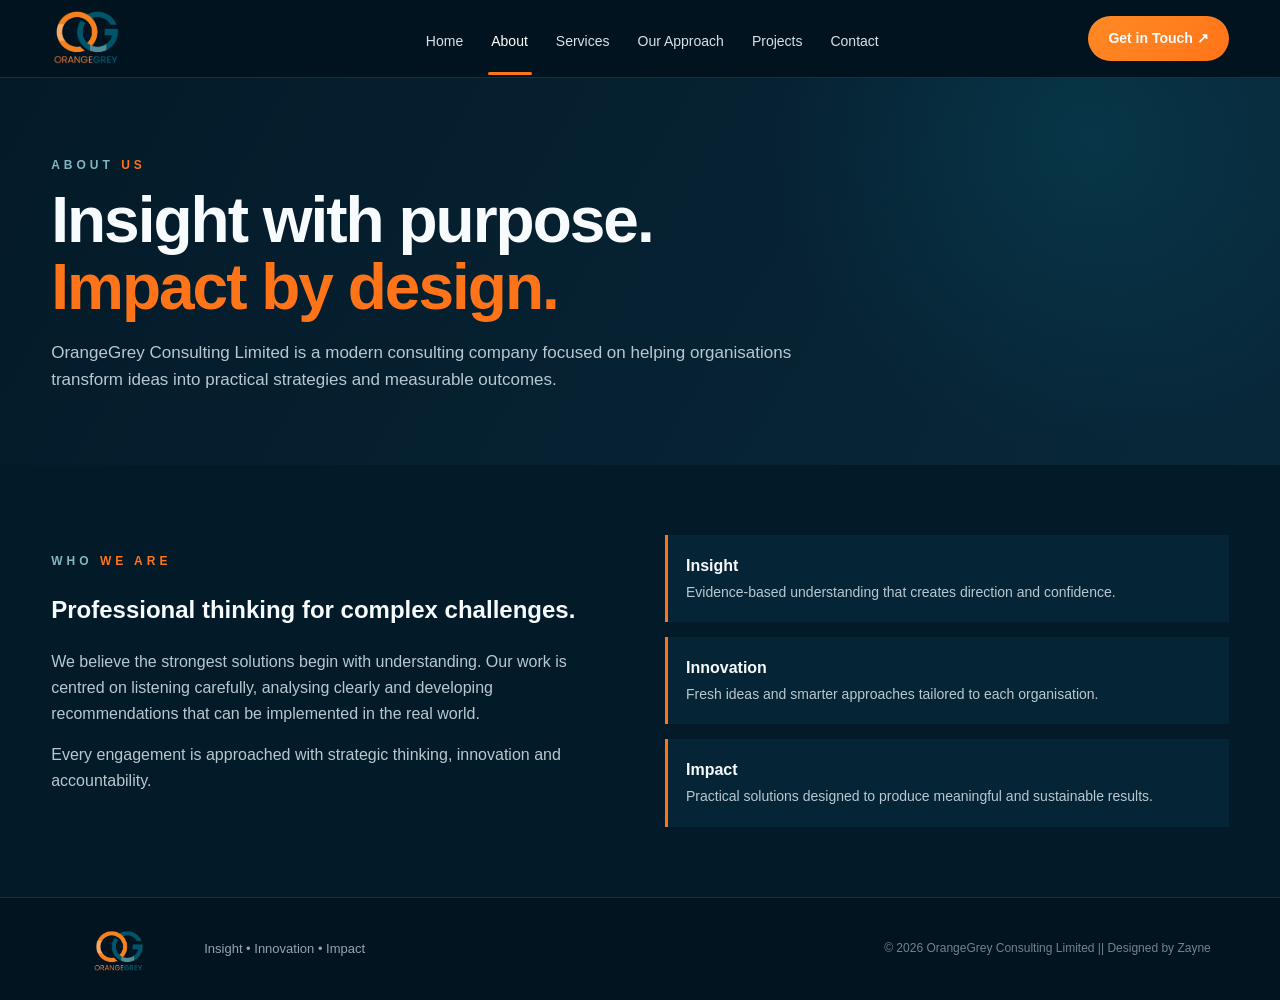
==== about.html @ 0f571530 "Add files via upload" ====
<!DOCTYPE html>
<html lang="en">
    
<head>
    <meta charset="UTF-8">
    <meta name="viewport" content="width=device-width, initial-scale=1.0">
    <title>About | OrangeGrey Consulting</title>
    <link rel="stylesheet" href="css/style.css">
</head>

<body>
<header class="header">
    <div class="container nav">
        <a class="brand" href="index.html">
            <img src="assets/logo.png" alt="OrangeGrey Consulting Limited">
        </a>
        <nav class="nav-links" id="navLinks">
            <a class="" href="index.html">Home</a>
            <a class="active" href="about.html">About</a>
            <a class="" href="services.html">Services</a>
            <a class="" href="approach.html">Our Approach</a>
            <a class="" href="projects.html">Projects</a>
            <a class="" href="contact.html">Contact</a>
        </nav>
        <a class="nav-cta" href="contact.html">Get in Touch ↗</a>
        <button class="menu-btn" id="menuBtn" aria-label="Menu" aria-expanded="false">☰</button>
    </div>
</header>

<main>
    <section class="page-hero">
        <div class="container reveal">
            <div class="eyebrow">ABOUT <b>US</b></div>
            <h1>Insight with purpose.<br><span>Impact by design.</span></h1>
            <p>OrangeGrey Consulting Limited is a modern consulting company focused on helping organisations transform ideas into practical strategies and measurable outcomes.</p>
        </div>
    </section>
    <section class="section">
        <div class="container about-grid">
            <div class="copy reveal">
                <div class="mini-title">WHO <b>WE ARE</b></div>
                <h2>Professional thinking for complex challenges.</h2>
                <p>We believe the strongest solutions begin with understanding. Our work is centred on listening carefully, analysing clearly and developing recommendations that can be implemented in the real world.</p>
                <p>Every engagement is approached with strategic thinking, innovation and accountability.</p>
            </div>
            <div class="feature-list reveal">
                <div class="feature"><strong>Insight</strong>
                    <span>Evidence-based understanding that creates direction and confidence.</span>
                </div>
                <div class="feature"><strong>Innovation</strong><span>Fresh ideas and smarter approaches tailored to each organisation.</span></div>
                <div class="feature"><strong>Impact</strong><span>Practical solutions designed to produce meaningful and sustainable results.</span></div>
            </div>
        </div>
    </section>
</main>

<footer>
    <div class="container footer-inner">
        <img src="assets/logo.png" alt="OrangeGrey Consulting Limited">
        <p>Insight • Innovation • Impact</p><span>© <span id="year"></span> OrangeGrey Consulting Limited || Designed by <a href="https://wa.me/260962449126">Zayne</span>
    </div>
</footer>

<script src="js/script.js"></script>

</body>
</html>
---- css/style.css ----
:root{--navy:#031a29;--navy2:#06283a;--teal:#075f72;--orange:#ff7418;--orange2:#ff8a25;--white:#f7fbfd;--muted:#b8c8d1;--line:rgba(121,181,198,.18);--max:1400px}
*{box-sizing:border-box}html{scroll-behavior:smooth}body{margin:0;background:var(--navy);color:var(--white);font-family:Arial,Helvetica,sans-serif;line-height:1.6}a{text-decoration:none;color:inherit}.container{width:min(92%,var(--max));margin:auto}
.header{height:78px;position:sticky;top:0;z-index:20;background:rgba(2,20,31,.97);border-bottom:1px solid var(--line)}.nav{height:100%;display:flex;align-items:center;gap:22px}.brand img{width:165px;height:58px;object-fit:contain;object-position:left center}.nav-links{display:flex;gap:28px;align-items:center;justify-content:center;flex:1}.nav-links a{font-size:14px;color:#d8e2e6;padding:28px 0 22px;position:relative}.nav-links a.active,.nav-links a:hover{color:#fff}.nav-links a.active:after{content:"";position:absolute;left:50%;bottom:0;transform:translateX(-50%);width:44px;height:3px;background:var(--orange);border-radius:8px}.nav-cta{background:linear-gradient(135deg,var(--orange2),var(--orange));padding:11px 20px;border-radius:25px;font-weight:700;font-size:14px}.menu-btn{display:none;background:none;border:0;color:#fff;font-size:28px}
.page-hero{padding:78px 0 55px;background:radial-gradient(circle at 85% 15%,rgba(7,95,114,.3),transparent 28%),linear-gradient(120deg,#041a28,#08283a)}.eyebrow,.mini-title{font-size:12px;letter-spacing:4px;font-weight:800;color:#83b5c2}.eyebrow b,.mini-title b{color:var(--orange)}h1{font-size:clamp(2.8rem,5vw,5.2rem);line-height:1.05;margin:12px 0 15px;letter-spacing:-2px}h1 span,h2 span,.accent{color:var(--orange)}.page-hero p{max-width:760px;color:var(--muted);font-size:17px}
.hero{min-height:720px;background:radial-gradient(circle at 82% 45%,rgba(7,95,114,.35),transparent 30%),linear-gradient(110deg,#021521,#031c2b 60%,#05283a);overflow:hidden}.hero-grid{min-height:720px;display:grid;grid-template-columns:1.02fr .98fr;align-items:center}.hero-copy{padding:45px 0}.hero-copy h1{font-size:clamp(3.2rem,5.4vw,6rem);line-height:1.02;margin:18px 0}.hero-copy h1 em{font-style:normal;color:var(--orange)}.hero-copy p{max-width:650px;color:#c3d2d8;font-size:17px}.hero-actions{display:flex;gap:14px;flex-wrap:wrap;margin-top:26px}.btn{display:inline-flex;align-items:center;justify-content:center;padding:14px 24px;border-radius:28px;font-weight:700;border:0;cursor:pointer}.primary{background:linear-gradient(135deg,var(--orange2),var(--orange));color:#fff}.secondary{background:transparent;border:1px solid #aec1ca;color:#fff}.stats{display:flex;border-top:1px solid var(--line);margin-top:32px;padding-top:20px}.stat{display:flex;gap:10px;align-items:center;padding:0 25px;border-right:1px solid var(--line)}.stat:first-child{padding-left:0}.stat:last-child{border:0}.stat-icon{color:var(--orange);font-size:28px}.stat strong{display:block;font-size:22px}.stat small{color:var(--muted);font-size:12px}.hero-visual{height:720px;position:relative;overflow:hidden}.hero-visual img{width:100%;height:100%;object-fit:cover;object-position:center top;mix-blend-mode:screen}.hero-visual:after{content:"";position:absolute;inset:0;background:linear-gradient(90deg,var(--navy),transparent 24%,transparent 88%),linear-gradient(0deg,var(--navy),transparent 18%)}.visual-ring{position:absolute;right:-160px;top:-80px;width:620px;height:620px;border:32px solid var(--orange);border-left-color:transparent;border-bottom-color:transparent;border-radius:50%;z-index:2}
.section{padding:70px 0}.alt{background:#052536}.panel,.contact-card{padding:42px;border:1px solid var(--line);border-radius:22px;background:linear-gradient(135deg,#082536,#031923)}.panel{display:grid;grid-template-columns:1fr .8fr;gap:40px;align-items:center}.panel h2,.contact-copy h2{font-size:clamp(2rem,4vw,3.3rem);line-height:1.12;margin:10px 0}.panel p,.copy p,.contact-copy p{color:var(--muted)}
.about-grid,.approach-grid,.contact-grid{display:grid;grid-template-columns:1fr 1fr;gap:50px;align-items:center}.feature-list{display:grid;gap:15px}.feature{padding:18px;border-left:3px solid var(--orange);background:#052536}.feature strong{display:block}.feature span{color:var(--muted);font-size:14px}.service-grid{display:grid;grid-template-columns:repeat(4,1fr);gap:16px}.service-card{padding:28px;border-radius:18px;border:1px solid var(--line);background:#062333}.service-card span{color:var(--orange);font-size:13px;font-weight:800}.service-card h3{margin:26px 0 8px}.service-card p{color:var(--muted);font-size:14px}.steps{display:grid}.step{display:grid;grid-template-columns:60px 1fr;gap:14px;padding:20px 0;border-bottom:1px solid var(--line)}.step b{color:var(--orange)}.step h3{margin:0}.step p{margin:5px 0;color:var(--muted)}.project-grid{display:grid;grid-template-columns:repeat(3,1fr);gap:20px}.project{background:#062333;border:1px solid var(--line);border-radius:18px;overflow:hidden}.project-top{height:140px;background:linear-gradient(135deg,#0a5a6b,#0a3040);position:relative}.project-top:after{content:"";position:absolute;width:130px;height:130px;border:18px solid var(--orange);border-left-color:transparent;border-bottom-color:transparent;border-radius:50%;right:-28px;top:-28px}.project-body{padding:22px}.project-body p{color:var(--muted);font-size:14px}
form{display:grid;gap:12px}input,textarea{background:#021923;color:#fff;border:1px solid var(--line);border-radius:10px;padding:14px;font:inherit}textarea{min-height:130px;resize:vertical}.form-status{color:#8fd39a;font-size:13px}footer{padding:28px 0;background:#02141f;border-top:1px solid var(--line)}.footer-inner{display:flex;align-items:center;gap:18px}.footer-inner img{width:135px;height:44px;object-fit:contain}.footer-inner p{flex:1;color:#91a7b0;font-size:13px}.footer-inner>span{color:#71858e;font-size:12px}
.reveal{opacity:0;transform:translateY(18px);transition:.6s}.reveal.show{opacity:1;transform:none}
@media(max-width:900px){.nav-links{gap:16px}.service-grid{grid-template-columns:repeat(2,1fr)}}
@media(max-width:820px){.header{height:70px}.brand img{width:145px;height:52px}.nav-links{display:none;position:absolute;top:70px;left:0;right:0;background:#031b29;flex-direction:column;align-items:flex-start;padding:10px 5%;gap:0}.nav-links.open{display:flex}.nav-links a{width:100%;padding:12px 0}.nav-links a.active:after{left:0;transform:none;width:35px}.nav-cta{display:none}.menu-btn{display:block}.hero-grid,.about-grid,.approach-grid,.contact-grid,.panel{grid-template-columns:1fr}.hero,.hero-grid{min-height:auto}.hero-copy{padding:65px 0 20px}.hero-visual{height:430px}.project-grid{grid-template-columns:1fr}.section{padding:55px 0}}
@media(max-width:520px){.hero-copy h1{font-size:3rem}.hero-actions .btn{width:100%}.stats{display:grid;grid-template-columns:1fr 1fr}.stat{padding:8px 0;border:0}.stat:last-child{grid-column:1/-1}.service-grid{grid-template-columns:1fr}.panel,.contact-card{padding:28px}.footer-inner{flex-wrap:wrap}.footer-inner p{flex-basis:100%}}
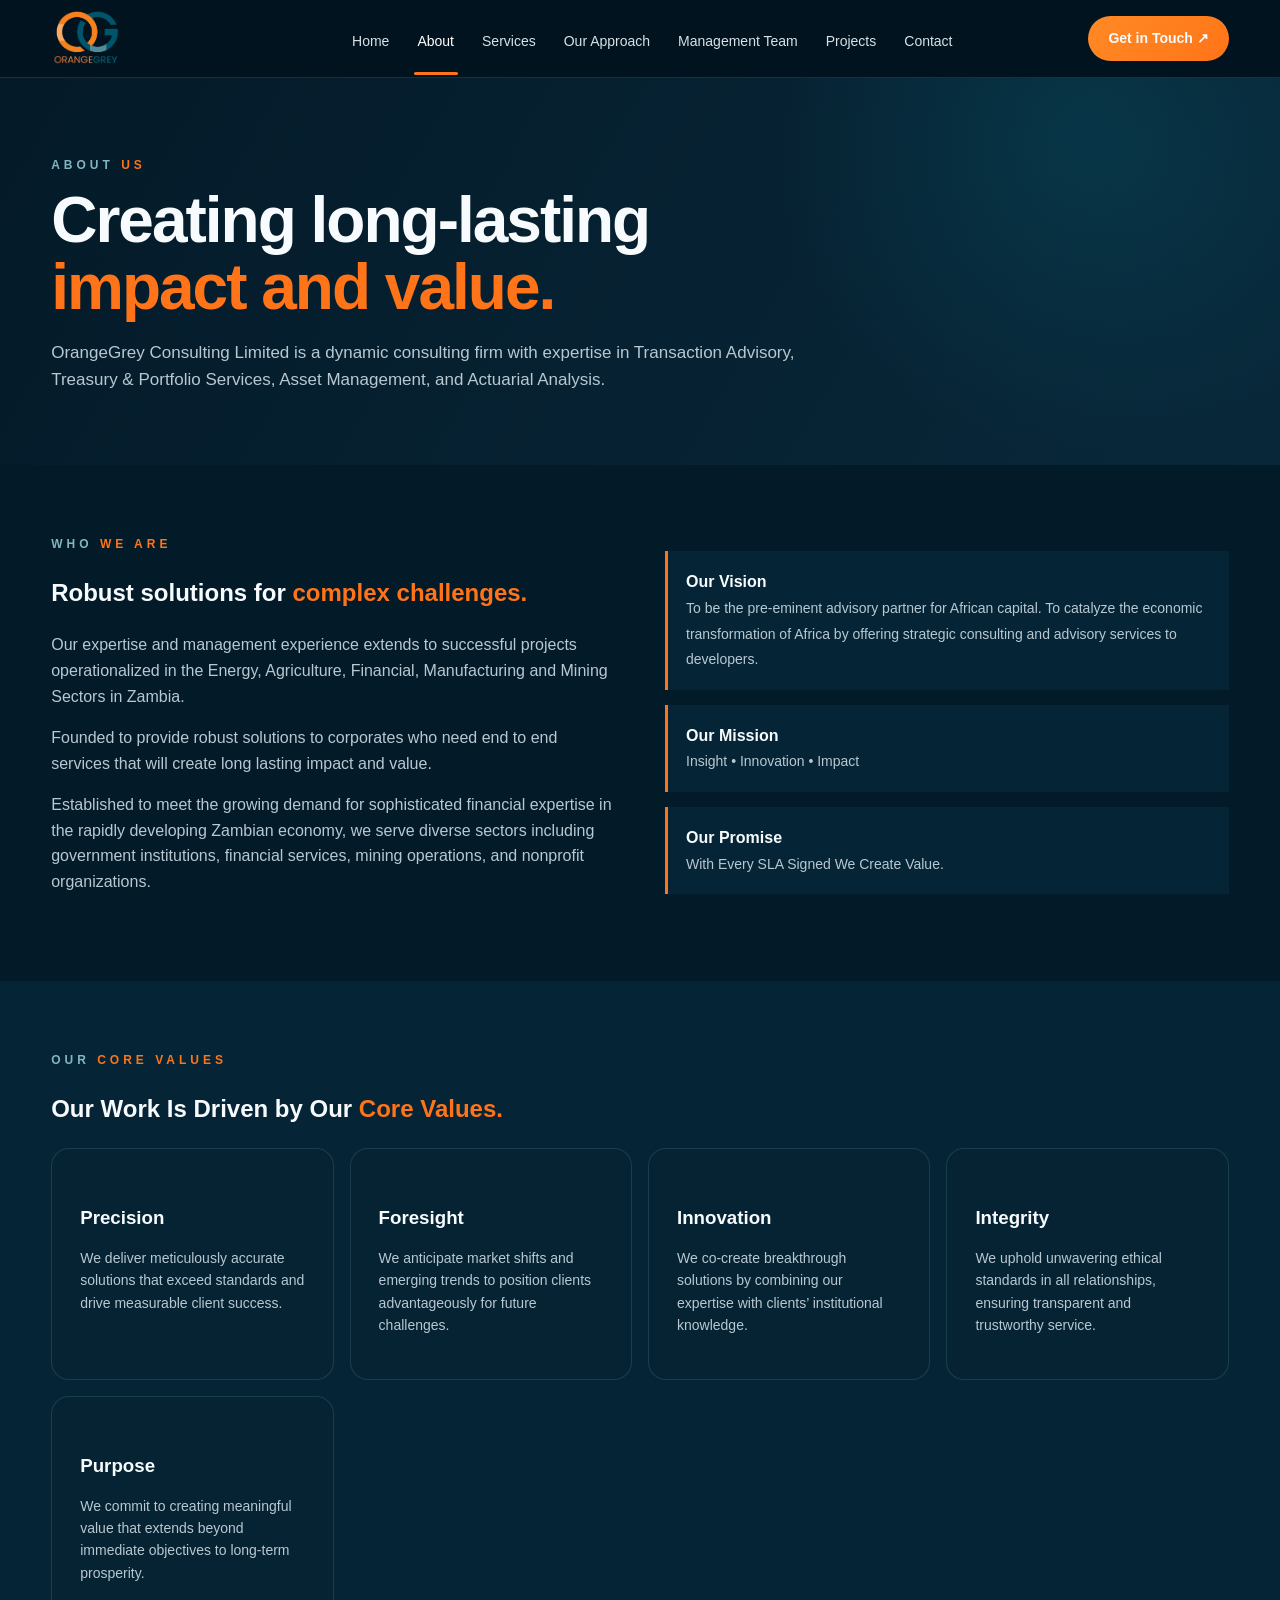
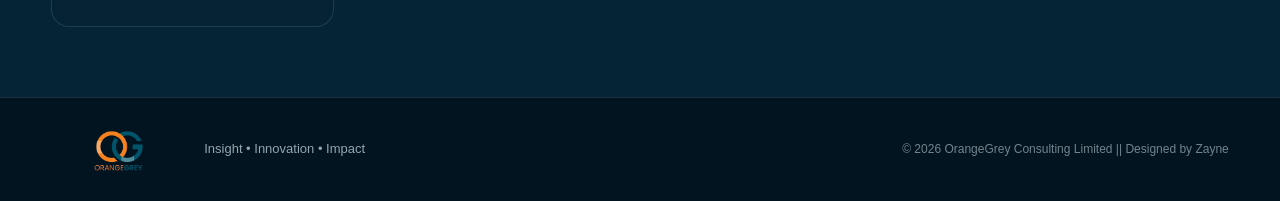
==== commit ac5dab32: "Add files via upload" ====
--- a/about.html
+++ b/about.html
@@ -1,24 +1,21 @@
 <!DOCTYPE html>
 <html lang="en">
-    
 <head>
     <meta charset="UTF-8">
     <meta name="viewport" content="width=device-width, initial-scale=1.0">
     <title>About | OrangeGrey Consulting</title>
     <link rel="stylesheet" href="css/style.css">
 </head>
-
 <body>
 <header class="header">
     <div class="container nav">
-        <a class="brand" href="index.html">
-            <img src="assets/logo.png" alt="OrangeGrey Consulting Limited">
-        </a>
+        <a class="brand" href="index.html"><img src="assets/logo.png" alt="OrangeGrey Consulting Limited"></a>
         <nav class="nav-links" id="navLinks">
             <a class="" href="index.html">Home</a>
             <a class="active" href="about.html">About</a>
             <a class="" href="services.html">Services</a>
             <a class="" href="approach.html">Our Approach</a>
+            <a class="" href="management-team.html">Management Team</a>
             <a class="" href="projects.html">Projects</a>
             <a class="" href="contact.html">Contact</a>
         </nav>
@@ -26,42 +23,52 @@
         <button class="menu-btn" id="menuBtn" aria-label="Menu" aria-expanded="false">☰</button>
     </div>
 </header>
-
 <main>
     <section class="page-hero">
         <div class="container reveal">
             <div class="eyebrow">ABOUT <b>US</b></div>
-            <h1>Insight with purpose.<br><span>Impact by design.</span></h1>
-            <p>OrangeGrey Consulting Limited is a modern consulting company focused on helping organisations transform ideas into practical strategies and measurable outcomes.</p>
+            <h1>Creating long-lasting<br><span>impact and value.</span></h1>
+            <p>OrangeGrey Consulting Limited is a dynamic consulting firm with expertise in Transaction Advisory, Treasury &amp; Portfolio Services, Asset Management, and Actuarial Analysis.</p>
         </div>
     </section>
     <section class="section">
         <div class="container about-grid">
             <div class="copy reveal">
                 <div class="mini-title">WHO <b>WE ARE</b></div>
-                <h2>Professional thinking for complex challenges.</h2>
-                <p>We believe the strongest solutions begin with understanding. Our work is centred on listening carefully, analysing clearly and developing recommendations that can be implemented in the real world.</p>
-                <p>Every engagement is approached with strategic thinking, innovation and accountability.</p>
+                <h2>Robust solutions for <span>complex challenges.</span></h2>
+                <p>Our expertise and management experience extends to successful projects operationalized in the Energy, Agriculture, Financial, Manufacturing and Mining Sectors in Zambia.</p>
+                <p>Founded to provide robust solutions to corporates who need end to end services that will create long lasting impact and value.</p>
+                <p>Established to meet the growing demand for sophisticated financial expertise in the rapidly developing Zambian economy, we serve diverse sectors including government institutions, financial services, mining operations, and nonprofit organizations.</p>
             </div>
             <div class="feature-list reveal">
-                <div class="feature"><strong>Insight</strong>
-                    <span>Evidence-based understanding that creates direction and confidence.</span>
-                </div>
-                <div class="feature"><strong>Innovation</strong><span>Fresh ideas and smarter approaches tailored to each organisation.</span></div>
-                <div class="feature"><strong>Impact</strong><span>Practical solutions designed to produce meaningful and sustainable results.</span></div>
+                <div class="feature"><strong>Our Vision</strong><span>To be the pre-eminent advisory partner for African capital. To catalyze the economic transformation of Africa by offering strategic consulting and advisory services to developers.</span></div>
+                <div class="feature"><strong>Our Mission</strong><span>Insight • Innovation • Impact</span></div>
+                <div class="feature"><strong>Our Promise</strong><span>With Every SLA Signed We Create Value.</span></div>
+            </div>
+        </div>
+    </section>
+    <section class="section alt">
+        <div class="container">
+            <div class="mini-title">OUR <b>CORE VALUES</b></div>
+            <h2>Our Work Is Driven by Our <span>Core Values.</span></h2>
+            <div class="service-grid">
+                <article class="service-card reveal"><h3>Precision</h3><p>We deliver meticulously accurate solutions that exceed standards and drive measurable client success.</p></article>
+                <article class="service-card reveal"><h3>Foresight</h3><p>We anticipate market shifts and emerging trends to position clients advantageously for future challenges.</p></article>
+                <article class="service-card reveal"><h3>Innovation</h3><p>We co-create breakthrough solutions by combining our expertise with clients’ institutional knowledge.</p></article>
+                <article class="service-card reveal"><h3>Integrity</h3><p>We uphold unwavering ethical standards in all relationships, ensuring transparent and trustworthy service.</p></article>
+                <article class="service-card reveal"><h3>Purpose</h3><p>We commit to creating meaningful value that extends beyond immediate objectives to long-term prosperity.</p></article>
             </div>
         </div>
     </section>
 </main>
-
 <footer>
     <div class="container footer-inner">
         <img src="assets/logo.png" alt="OrangeGrey Consulting Limited">
-        <p>Insight • Innovation • Impact</p><span>© <span id="year"></span> OrangeGrey Consulting Limited || Designed by <a href="https://wa.me/260962449126">Zayne</span>
+        <p>Insight • Innovation • Impact</p>
+        <span>© <span id="year"></span> OrangeGrey Consulting Limited || Designed by <a href="https://wa.me/260962449126">Zayne</a></span>
     </div>
 </footer>
 
 <script src="js/script.js"></script>
-
 </body>
-</html>+</html>
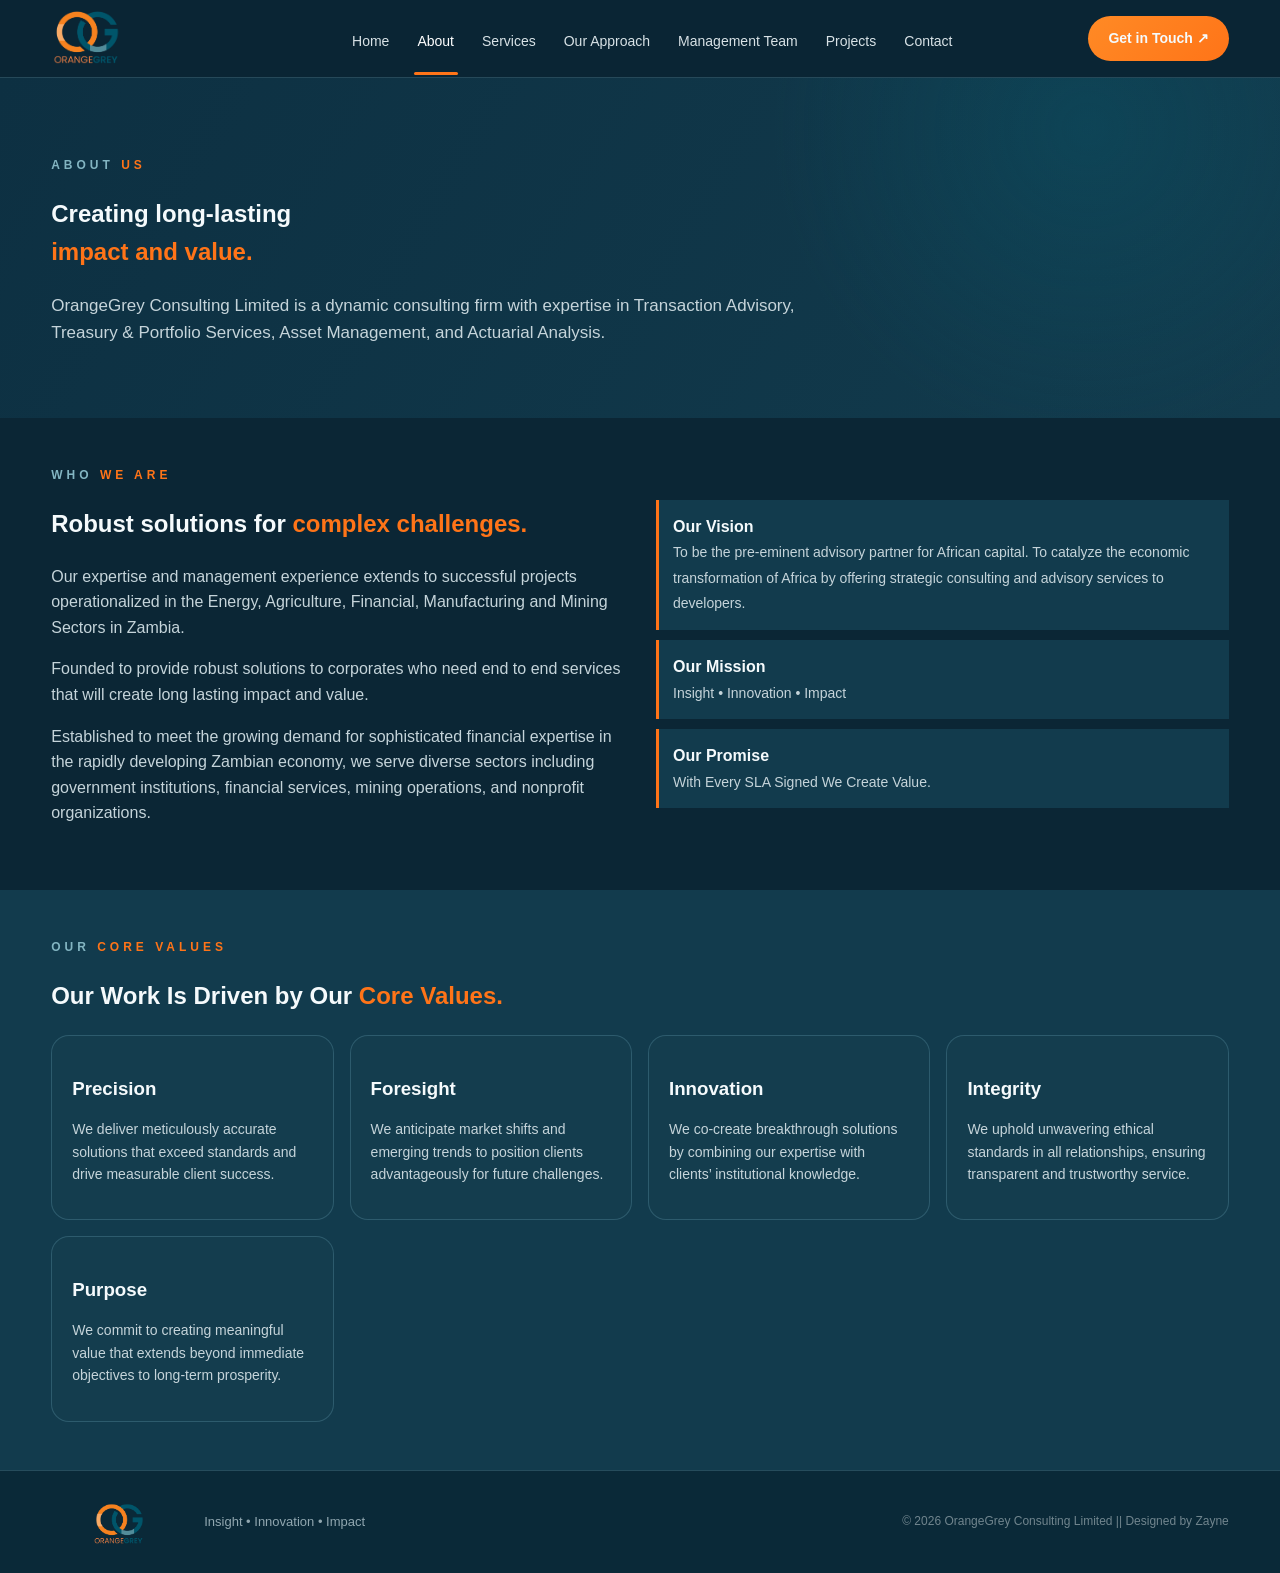
==== commit a39ca882: "Add files via upload" ====
--- a/about.html
+++ b/about.html
@@ -27,7 +27,7 @@
     <section class="page-hero">
         <div class="container reveal">
             <div class="eyebrow">ABOUT <b>US</b></div>
-            <h1>Creating long-lasting<br><span>impact and value.</span></h1>
+            <h2>Creating long-lasting<br><span>impact and value.</span></h2>
             <p>OrangeGrey Consulting Limited is a dynamic consulting firm with expertise in Transaction Advisory, Treasury &amp; Portfolio Services, Asset Management, and Actuarial Analysis.</p>
         </div>
     </section>
--- a/css/style.css
+++ b/css/style.css
@@ -1,13 +1,13 @@
 
-:root{--navy:#031a29;--navy2:#06283a;--teal:#075f72;--orange:#ff7418;--orange2:#ff8a25;--white:#f7fbfd;--muted:#b8c8d1;--line:rgba(121,181,198,.18);--max:1400px}
+:root{--navy:#0b2635;--navy2:#123b4d;--teal:#167489;--orange:#ff7418;--orange2:#ff8a25;--white:#f5fafc;--muted:#c5d4da;--line:rgba(121,181,198,.25);--max:1400px}
 *{box-sizing:border-box}html{scroll-behavior:smooth}body{margin:0;background:var(--navy);color:var(--white);font-family:Arial,Helvetica,sans-serif;line-height:1.6}a{text-decoration:none;color:inherit}.container{width:min(92%,var(--max));margin:auto}
-.header{height:78px;position:sticky;top:0;z-index:20;background:rgba(2,20,31,.97);border-bottom:1px solid var(--line)}.nav{height:100%;display:flex;align-items:center;gap:22px}.brand img{width:165px;height:58px;object-fit:contain;object-position:left center}.nav-links{display:flex;gap:28px;align-items:center;justify-content:center;flex:1}.nav-links a{font-size:14px;color:#d8e2e6;padding:28px 0 22px;position:relative}.nav-links a.active,.nav-links a:hover{color:#fff}.nav-links a.active:after{content:"";position:absolute;left:50%;bottom:0;transform:translateX(-50%);width:44px;height:3px;background:var(--orange);border-radius:8px}.nav-cta{background:linear-gradient(135deg,var(--orange2),var(--orange));padding:11px 20px;border-radius:25px;font-weight:700;font-size:14px}.menu-btn{display:none;background:none;border:0;color:#fff;font-size:28px}
-.page-hero{padding:78px 0 55px;background:radial-gradient(circle at 85% 15%,rgba(7,95,114,.3),transparent 28%),linear-gradient(120deg,#041a28,#08283a)}.eyebrow,.mini-title{font-size:12px;letter-spacing:4px;font-weight:800;color:#83b5c2}.eyebrow b,.mini-title b{color:var(--orange)}h1{font-size:clamp(2.8rem,5vw,5.2rem);line-height:1.05;margin:12px 0 15px;letter-spacing:-2px}h1 span,h2 span,.accent{color:var(--orange)}.page-hero p{max-width:760px;color:var(--muted);font-size:17px}
-.hero{min-height:720px;background:radial-gradient(circle at 82% 45%,rgba(7,95,114,.35),transparent 30%),linear-gradient(110deg,#021521,#031c2b 60%,#05283a);overflow:hidden}.hero-grid{min-height:720px;display:grid;grid-template-columns:1.02fr .98fr;align-items:center}.hero-copy{padding:45px 0}.hero-copy h1{font-size:clamp(3.2rem,5.4vw,6rem);line-height:1.02;margin:18px 0}.hero-copy h1 em{font-style:normal;color:var(--orange)}.hero-copy p{max-width:650px;color:#c3d2d8;font-size:17px}.hero-actions{display:flex;gap:14px;flex-wrap:wrap;margin-top:26px}.btn{display:inline-flex;align-items:center;justify-content:center;padding:14px 24px;border-radius:28px;font-weight:700;border:0;cursor:pointer}.primary{background:linear-gradient(135deg,var(--orange2),var(--orange));color:#fff}.secondary{background:transparent;border:1px solid #aec1ca;color:#fff}.stats{display:flex;border-top:1px solid var(--line);margin-top:32px;padding-top:20px}.stat{display:flex;gap:10px;align-items:center;padding:0 25px;border-right:1px solid var(--line)}.stat:first-child{padding-left:0}.stat:last-child{border:0}.stat-icon{color:var(--orange);font-size:28px}.stat strong{display:block;font-size:22px}.stat small{color:var(--muted);font-size:12px}.hero-visual{height:720px;position:relative;overflow:hidden}.hero-visual img{width:100%;height:100%;object-fit:cover;object-position:center top;mix-blend-mode:screen}.hero-visual:after{content:"";position:absolute;inset:0;background:linear-gradient(90deg,var(--navy),transparent 24%,transparent 88%),linear-gradient(0deg,var(--navy),transparent 18%)}.visual-ring{position:absolute;right:-160px;top:-80px;width:620px;height:620px;border:32px solid var(--orange);border-left-color:transparent;border-bottom-color:transparent;border-radius:50%;z-index:2}
-.section{padding:70px 0}.alt{background:#052536}.panel,.contact-card{padding:42px;border:1px solid var(--line);border-radius:22px;background:linear-gradient(135deg,#082536,#031923)}.panel{display:grid;grid-template-columns:1fr .8fr;gap:40px;align-items:center}.panel h2,.contact-copy h2{font-size:clamp(2rem,4vw,3.3rem);line-height:1.12;margin:10px 0}.panel p,.copy p,.contact-copy p{color:var(--muted)}
-.about-grid,.approach-grid,.contact-grid{display:grid;grid-template-columns:1fr 1fr;gap:50px;align-items:center}.feature-list{display:grid;gap:15px}.feature{padding:18px;border-left:3px solid var(--orange);background:#052536}.feature strong{display:block}.feature span{color:var(--muted);font-size:14px}.service-grid{display:grid;grid-template-columns:repeat(4,1fr);gap:16px}.service-card{padding:28px;border-radius:18px;border:1px solid var(--line);background:#062333}.service-card span{color:var(--orange);font-size:13px;font-weight:800}.service-card h3{margin:26px 0 8px}.service-card p{color:var(--muted);font-size:14px}.steps{display:grid}.step{display:grid;grid-template-columns:60px 1fr;gap:14px;padding:20px 0;border-bottom:1px solid var(--line)}.step b{color:var(--orange)}.step h3{margin:0}.step p{margin:5px 0;color:var(--muted)}.project-grid{display:grid;grid-template-columns:repeat(3,1fr);gap:20px}.project{background:#062333;border:1px solid var(--line);border-radius:18px;overflow:hidden}.project-top{height:140px;background:linear-gradient(135deg,#0a5a6b,#0a3040);position:relative}.project-top:after{content:"";position:absolute;width:130px;height:130px;border:18px solid var(--orange);border-left-color:transparent;border-bottom-color:transparent;border-radius:50%;right:-28px;top:-28px}.project-body{padding:22px}.project-body p{color:var(--muted);font-size:14px}
-form{display:grid;gap:12px}input,textarea{background:#021923;color:#fff;border:1px solid var(--line);border-radius:10px;padding:14px;font:inherit}textarea{min-height:130px;resize:vertical}.form-status{color:#8fd39a;font-size:13px}footer{padding:28px 0;background:#02141f;border-top:1px solid var(--line)}.footer-inner{display:flex;align-items:center;gap:18px}.footer-inner img{width:135px;height:44px;object-fit:contain}.footer-inner p{flex:1;color:#91a7b0;font-size:13px}.footer-inner>span{color:#71858e;font-size:12px}
+.header{height:78px;position:sticky;top:0;z-index:20;background:rgba(11,38,53,.97);border-bottom:1px solid var(--line)}.nav{height:100%;display:flex;align-items:center;gap:22px}.brand img{width:165px;height:58px;object-fit:contain;object-position:left center}.nav-links{display:flex;gap:28px;align-items:center;justify-content:center;flex:1}.nav-links a{font-size:14px;color:#d8e2e6;padding:28px 0 22px;position:relative}.nav-links a.active,.nav-links a:hover{color:#fff}.nav-links a.active:after{content:"";position:absolute;left:50%;bottom:0;transform:translateX(-50%);width:44px;height:3px;background:var(--orange);border-radius:8px}.nav-cta{background:linear-gradient(135deg,var(--orange2),var(--orange));padding:11px 20px;border-radius:25px;font-weight:700;font-size:14px}.menu-btn{display:none;background:none;border:0;color:#fff;font-size:28px}
+.page-hero{padding:78px 0 55px;background:radial-gradient(circle at 85% 15%,rgba(7,95,114,.3),transparent 28%),linear-gradient(120deg,#0d3042,#123b4d)}.eyebrow,.mini-title{font-size:12px;letter-spacing:4px;font-weight:800;color:#83b5c2}.eyebrow b,.mini-title b{color:var(--orange)}h1{font-size:clamp(2.8rem,5vw,5.2rem);line-height:1.05;margin:12px 0 15px;letter-spacing:-2px}h1 span,h2 span,.accent{color:var(--orange)}.page-hero p{max-width:760px;color:var(--muted);font-size:17px}
+.hero{min-height:720px;background:radial-gradient(circle at 82% 45%,rgba(7,95,114,.35),transparent 30%),linear-gradient(110deg,#0a2a3b,#0d3245 60%,#123d50);overflow:hidden}.hero-grid{min-height:720px;display:grid;grid-template-columns:1.02fr .98fr;align-items:center}.hero-copy{padding:45px 0}.hero-copy h1{font-size:clamp(3.2rem,5.4vw,6rem);line-height:1.02;margin:18px 0}.hero-copy h1 em{font-style:normal;color:var(--orange)}.hero-copy p{max-width:650px;color:#c3d2d8;font-size:17px}.hero-actions{display:flex;gap:12px;flex-wrap:wrap;margin-top:20px}.btn{display:inline-flex;align-items:center;justify-content:center;padding:14px 24px;border-radius:28px;font-weight:700;border:0;cursor:pointer}.primary{background:linear-gradient(135deg,var(--orange2),var(--orange));color:#fff}.secondary{background:transparent;border:1px solid #aec1ca;color:#fff}.stats{display:flex;border-top:1px solid var(--line);margin-top:24px;padding-top:16px}.stat{display:flex;gap:10px;align-items:center;padding:0 25px;border-right:1px solid var(--line)}.stat:first-child{padding-left:0}.stat:last-child{border:0}.stat-icon{color:var(--orange);font-size:28px}.stat strong{display:block;font-size:22px}.stat small{color:var(--muted);font-size:12px}.hero-visual{height:720px;position:relative;overflow:hidden}.hero-visual img{width:100%;height:100%;object-fit:cover;object-position:center top;mix-blend-mode:screen}.hero-visual:after{content:"";position:absolute;inset:0;background:linear-gradient(90deg,var(--navy),transparent 24%,transparent 88%),linear-gradient(0deg,var(--navy),transparent 18%)}.visual-ring{position:absolute;right:-160px;top:-80px;width:620px;height:620px;border:32px solid var(--orange);border-left-color:transparent;border-bottom-color:transparent;border-radius:50%;z-index:2}
+.section{padding:48px 0}.alt{background:#123b4d}.panel,.contact-card{padding:28px;border:1px solid var(--line);border-radius:22px;background:linear-gradient(135deg,#164154,#0b2c3d)}.panel{display:grid;grid-template-columns:1fr .8fr;gap:28px;align-items:center}.panel h2,.contact-copy h2{font-size:clamp(2rem,4vw,3.3rem);line-height:1.12;margin:6px 0}.panel p,.copy p,.contact-copy p{color:var(--muted)}
+.about-grid,.approach-grid,.contact-grid{display:grid;grid-template-columns:1fr 1fr;gap:32px;align-items:center}.feature-list{display:grid;gap:10px}.feature{padding:14px;border-left:3px solid var(--orange);background:#123b4d}.feature strong{display:block}.feature span{color:var(--muted);font-size:14px}.service-grid{display:grid;grid-template-columns:repeat(4,1fr);gap:16px}.service-card{padding:20px;border-radius:18px;border:1px solid var(--line);background:#143d4e}.service-card span{color:var(--orange);font-size:13px;font-weight:800}.service-card h3{margin:18px 0 6px}.service-card p{color:var(--muted);font-size:14px}.steps{display:grid}.step{display:grid;grid-template-columns:60px 1fr;gap:12px;padding:14px 0;border-bottom:1px solid var(--line)}.step b{color:var(--orange)}.step h3{margin:0}.step p{margin:5px 0;color:var(--muted)}.project-grid{display:grid;grid-template-columns:repeat(3,1fr);gap:16px}.project{background:#143d4e;border:1px solid var(--line);border-radius:18px;overflow:hidden}.project-top{height:140px;background:linear-gradient(135deg,#218196,#16485a);position:relative}.project-top:after{content:"";position:absolute;width:130px;height:130px;border:18px solid var(--orange);border-left-color:transparent;border-bottom-color:transparent;border-radius:50%;right:-28px;top:-28px}.project-body{padding:18px}.project-body p{color:var(--muted);font-size:14px}
+form{display:grid;gap:12px}input,textarea{background:#092b3c;color:#fff;border:1px solid var(--line);border-radius:10px;padding:14px;font:inherit}textarea{min-height:130px;resize:vertical}.form-status{color:#8fd39a;font-size:13px}footer{padding:28px 0;background:#0a2938;border-top:1px solid var(--line)}.footer-inner{display:flex;align-items:center;gap:18px}.footer-inner img{width:135px;height:44px;object-fit:contain}.footer-inner p{flex:1;color:#91a7b0;font-size:13px}.footer-inner>span{color:#71858e;font-size:12px}
 .reveal{opacity:0;transform:translateY(18px);transition:.6s}.reveal.show{opacity:1;transform:none}
 @media(max-width:900px){.nav-links{gap:16px}.service-grid{grid-template-columns:repeat(2,1fr)}}
-@media(max-width:820px){.header{height:70px}.brand img{width:145px;height:52px}.nav-links{display:none;position:absolute;top:70px;left:0;right:0;background:#031b29;flex-direction:column;align-items:flex-start;padding:10px 5%;gap:0}.nav-links.open{display:flex}.nav-links a{width:100%;padding:12px 0}.nav-links a.active:after{left:0;transform:none;width:35px}.nav-cta{display:none}.menu-btn{display:block}.hero-grid,.about-grid,.approach-grid,.contact-grid,.panel{grid-template-columns:1fr}.hero,.hero-grid{min-height:auto}.hero-copy{padding:65px 0 20px}.hero-visual{height:430px}.project-grid{grid-template-columns:1fr}.section{padding:55px 0}}
-@media(max-width:520px){.hero-copy h1{font-size:3rem}.hero-actions .btn{width:100%}.stats{display:grid;grid-template-columns:1fr 1fr}.stat{padding:8px 0;border:0}.stat:last-child{grid-column:1/-1}.service-grid{grid-template-columns:1fr}.panel,.contact-card{padding:28px}.footer-inner{flex-wrap:wrap}.footer-inner p{flex-basis:100%}}
+@media(max-width:820px){.header{height:70px}.brand img{width:145px;height:52px}.nav-links{display:none;position:absolute;top:70px;left:0;right:0;background:#0d3042;flex-direction:column;align-items:flex-start;padding:10px 5%;gap:0}.nav-links.open{display:flex}.nav-links a{width:100%;padding:12px 0}.nav-links a.active:after{left:0;transform:none;width:35px}.nav-cta{display:none}.menu-btn{display:block}.hero-grid,.about-grid,.approach-grid,.contact-grid,.panel{grid-template-columns:1fr}.hero,.hero-grid{min-height:auto}.hero-copy{padding:65px 0 20px}.hero-visual{height:430px}.project-grid{grid-template-columns:1fr}.section{padding:40px 0}}
+@media(max-width:520px){.hero-copy h1{font-size:3rem}.hero-actions .btn{width:100%}.stats{display:grid;grid-template-columns:1fr 1fr}.stat{padding:8px 0;border:0}.stat:last-child{grid-column:1/-1}.service-grid{grid-template-columns:1fr}.panel,.contact-card{padding:22px}.footer-inner{flex-wrap:wrap}.footer-inner p{flex-basis:100%}}
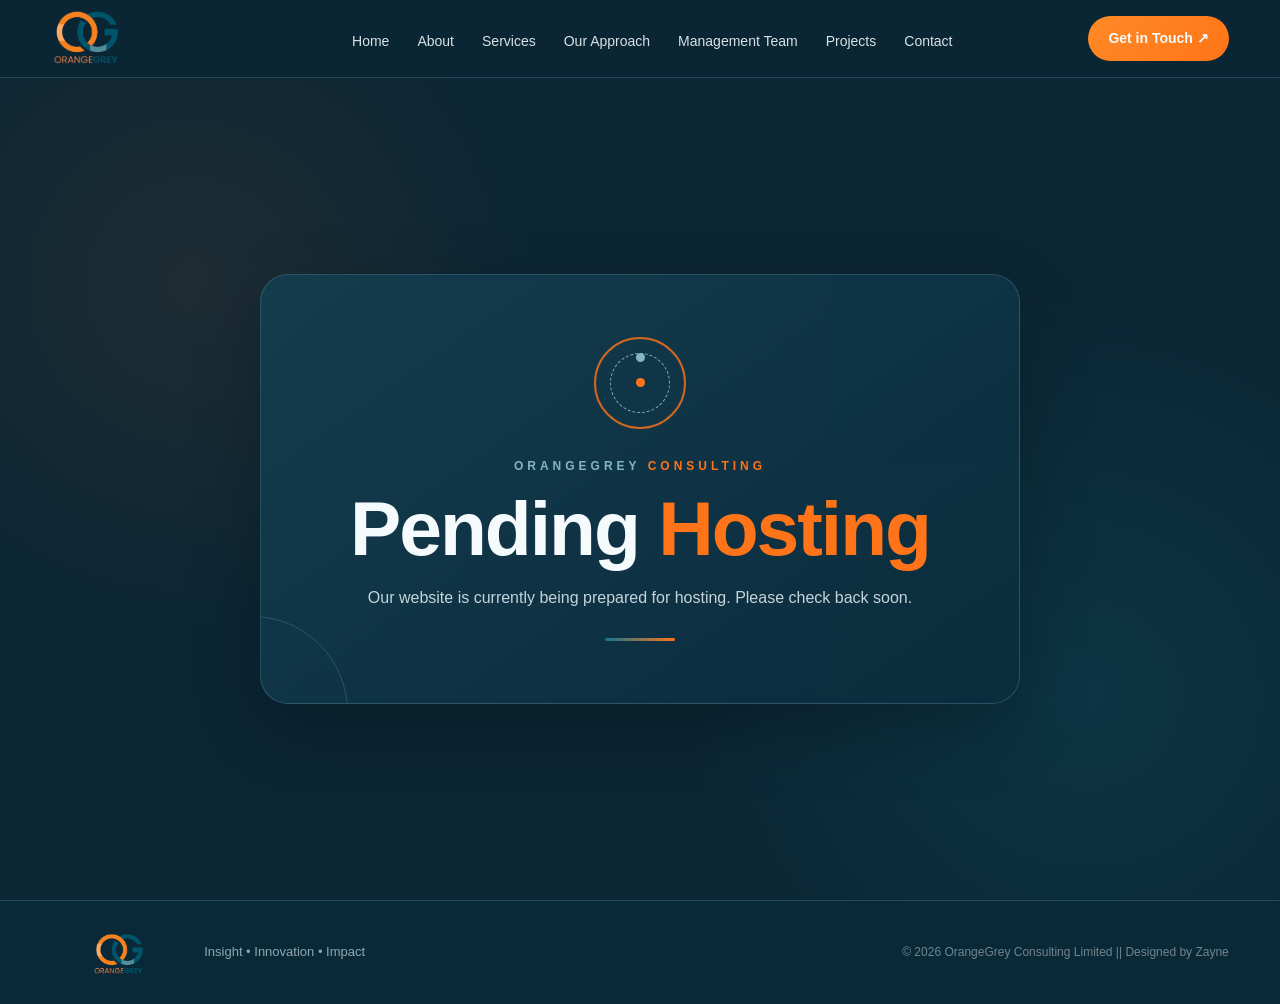
==== commit 5a49a0ab: "Add files via upload" ====
--- a/about.html
+++ b/about.html
@@ -3,62 +3,34 @@
 <head>
     <meta charset="UTF-8">
     <meta name="viewport" content="width=device-width, initial-scale=1.0">
-    <title>About | OrangeGrey Consulting</title>
+    <title>Pending Hosting | About</title>
     <link rel="stylesheet" href="css/style.css">
+    <link href="assets/favicon.png" rel="icon">
 </head>
 <body>
 <header class="header">
     <div class="container nav">
         <a class="brand" href="index.html"><img src="assets/logo.png" alt="OrangeGrey Consulting Limited"></a>
         <nav class="nav-links" id="navLinks">
-            <a class="" href="index.html">Home</a>
-            <a class="active" href="about.html">About</a>
-            <a class="" href="services.html">Services</a>
-            <a class="" href="approach.html">Our Approach</a>
-            <a class="" href="management-team.html">Management Team</a>
-            <a class="" href="projects.html">Projects</a>
-            <a class="" href="contact.html">Contact</a>
+            <a href="index.html">Home</a>
+            <a href="about.html">About</a>
+            <a href="services.html">Services</a>
+            <a href="approach.html">Our Approach</a>
+            <a href="management-team.html">Management Team</a>
+            <a href="projects.html">Projects</a>
+            <a href="contact.html">Contact</a>
         </nav>
         <a class="nav-cta" href="contact.html">Get in Touch ↗</a>
         <button class="menu-btn" id="menuBtn" aria-label="Menu" aria-expanded="false">☰</button>
     </div>
 </header>
-<main>
-    <section class="page-hero">
-        <div class="container reveal">
-            <div class="eyebrow">ABOUT <b>US</b></div>
-            <h2>Creating long-lasting<br><span>impact and value.</span></h2>
-            <p>OrangeGrey Consulting Limited is a dynamic consulting firm with expertise in Transaction Advisory, Treasury &amp; Portfolio Services, Asset Management, and Actuarial Analysis.</p>
-        </div>
-    </section>
-    <section class="section">
-        <div class="container about-grid">
-            <div class="copy reveal">
-                <div class="mini-title">WHO <b>WE ARE</b></div>
-                <h2>Robust solutions for <span>complex challenges.</span></h2>
-                <p>Our expertise and management experience extends to successful projects operationalized in the Energy, Agriculture, Financial, Manufacturing and Mining Sectors in Zambia.</p>
-                <p>Founded to provide robust solutions to corporates who need end to end services that will create long lasting impact and value.</p>
-                <p>Established to meet the growing demand for sophisticated financial expertise in the rapidly developing Zambian economy, we serve diverse sectors including government institutions, financial services, mining operations, and nonprofit organizations.</p>
-            </div>
-            <div class="feature-list reveal">
-                <div class="feature"><strong>Our Vision</strong><span>To be the pre-eminent advisory partner for African capital. To catalyze the economic transformation of Africa by offering strategic consulting and advisory services to developers.</span></div>
-                <div class="feature"><strong>Our Mission</strong><span>Insight • Innovation • Impact</span></div>
-                <div class="feature"><strong>Our Promise</strong><span>With Every SLA Signed We Create Value.</span></div>
-            </div>
-        </div>
-    </section>
-    <section class="section alt">
-        <div class="container">
-            <div class="mini-title">OUR <b>CORE VALUES</b></div>
-            <h2>Our Work Is Driven by Our <span>Core Values.</span></h2>
-            <div class="service-grid">
-                <article class="service-card reveal"><h3>Precision</h3><p>We deliver meticulously accurate solutions that exceed standards and drive measurable client success.</p></article>
-                <article class="service-card reveal"><h3>Foresight</h3><p>We anticipate market shifts and emerging trends to position clients advantageously for future challenges.</p></article>
-                <article class="service-card reveal"><h3>Innovation</h3><p>We co-create breakthrough solutions by combining our expertise with clients’ institutional knowledge.</p></article>
-                <article class="service-card reveal"><h3>Integrity</h3><p>We uphold unwavering ethical standards in all relationships, ensuring transparent and trustworthy service.</p></article>
-                <article class="service-card reveal"><h3>Purpose</h3><p>We commit to creating meaningful value that extends beyond immediate objectives to long-term prosperity.</p></article>
-            </div>
-        </div>
+<main class="pending-page">
+    <section class="pending-card reveal show">
+        <div class="pending-icon" aria-hidden="true"></div>
+        <div class="pending-label">ORANGEGREY <b>CONSULTING</b></div>
+        <h1>Pending <span>Hosting</span></h1>
+        <p>Our website is currently being prepared for hosting. Please check back soon.</p>
+        <div class="pending-line"></div>
     </section>
 </main>
 <footer>
@@ -68,7 +40,6 @@
         <span>© <span id="year"></span> OrangeGrey Consulting Limited || Designed by <a href="https://wa.me/260962449126">Zayne</a></span>
     </div>
 </footer>
-
 <script src="js/script.js"></script>
 </body>
 </html>
--- a/css/style.css
+++ b/css/style.css
@@ -11,3 +11,112 @@
 @media(max-width:900px){.nav-links{gap:16px}.service-grid{grid-template-columns:repeat(2,1fr)}}
 @media(max-width:820px){.header{height:70px}.brand img{width:145px;height:52px}.nav-links{display:none;position:absolute;top:70px;left:0;right:0;background:#0d3042;flex-direction:column;align-items:flex-start;padding:10px 5%;gap:0}.nav-links.open{display:flex}.nav-links a{width:100%;padding:12px 0}.nav-links a.active:after{left:0;transform:none;width:35px}.nav-cta{display:none}.menu-btn{display:block}.hero-grid,.about-grid,.approach-grid,.contact-grid,.panel{grid-template-columns:1fr}.hero,.hero-grid{min-height:auto}.hero-copy{padding:65px 0 20px}.hero-visual{height:430px}.project-grid{grid-template-columns:1fr}.section{padding:40px 0}}
 @media(max-width:520px){.hero-copy h1{font-size:3rem}.hero-actions .btn{width:100%}.stats{display:grid;grid-template-columns:1fr 1fr}.stat{padding:8px 0;border:0}.stat:last-child{grid-column:1/-1}.service-grid{grid-template-columns:1fr}.panel,.contact-card{padding:22px}.footer-inner{flex-wrap:wrap}.footer-inner p{flex-basis:100%}}
+
+
+/* Pending Hosting landing state */
+.pending-page {
+    min-height: calc(100vh - 78px);
+    display: flex;
+    align-items: center;
+    justify-content: center;
+    padding: 70px 20px;
+    background:
+        radial-gradient(circle at 15% 25%, rgba(255,116,24,.08), transparent 28%),
+        radial-gradient(circle at 85% 75%, rgba(22,116,137,.18), transparent 32%),
+        var(--navy);
+}
+.pending-card {
+    width: min(760px, 100%);
+    text-align: center;
+    padding: 62px 40px;
+    border: 1px solid var(--line);
+    border-radius: 28px;
+    background: linear-gradient(145deg, rgba(20,61,78,.98), rgba(11,44,61,.98));
+    box-shadow: 0 24px 70px rgba(0,0,0,.22);
+    position: relative;
+    overflow: hidden;
+}
+.pending-card:before {
+    content: "";
+    position: absolute;
+    width: 260px;
+    height: 260px;
+    border: 24px solid var(--orange);
+    border-left-color: transparent;
+    border-bottom-color: transparent;
+    border-radius: 50%;
+    right: -120px;
+    top: -120px;
+    opacity: .9;
+}
+.pending-card:after {
+    content: "";
+    position: absolute;
+    width: 190px;
+    height: 190px;
+    border: 1px solid rgba(131,181,194,.25);
+    border-radius: 50%;
+    left: -105px;
+    bottom: -105px;
+}
+.pending-icon {
+    width: 92px;
+    height: 92px;
+    margin: 0 auto 28px;
+    border: 2px solid rgba(255,116,24,.8);
+    border-radius: 50%;
+    display: flex;
+    align-items: center;
+    justify-content: center;
+    position: relative;
+}
+.pending-icon:before,
+.pending-icon:after {
+    content: "";
+    position: absolute;
+    border-radius: 50%;
+}
+.pending-icon:before {
+    width: 58px;
+    height: 58px;
+    border: 1px dashed #83b5c2;
+}
+.pending-icon:after {
+    width: 9px;
+    height: 9px;
+    background: var(--orange);
+    box-shadow: 0 -25px 0 #83b5c2;
+}
+.pending-label {
+    font-size: 12px;
+    letter-spacing: 4px;
+    font-weight: 800;
+    color: #83b5c2;
+    margin-bottom: 12px;
+}
+.pending-label b { color: var(--orange); }
+.pending-card h1 {
+    margin: 0 0 16px;
+    font-size: clamp(2.7rem, 6vw, 5.2rem);
+    line-height: 1.05;
+    letter-spacing: -2px;
+}
+.pending-card h1 span { color: var(--orange); }
+.pending-card p {
+    max-width: 570px;
+    margin: 0 auto;
+    color: var(--muted);
+    font-size: 16px;
+}
+.pending-line {
+    width: 70px;
+    height: 3px;
+    margin: 28px auto 0;
+    border-radius: 10px;
+    background: linear-gradient(90deg, var(--teal), var(--orange));
+}
+@media(max-width:820px) {
+    .pending-page { min-height: calc(100vh - 70px); padding: 45px 16px; }
+    .pending-card { padding: 48px 24px; border-radius: 22px; }
+}
+
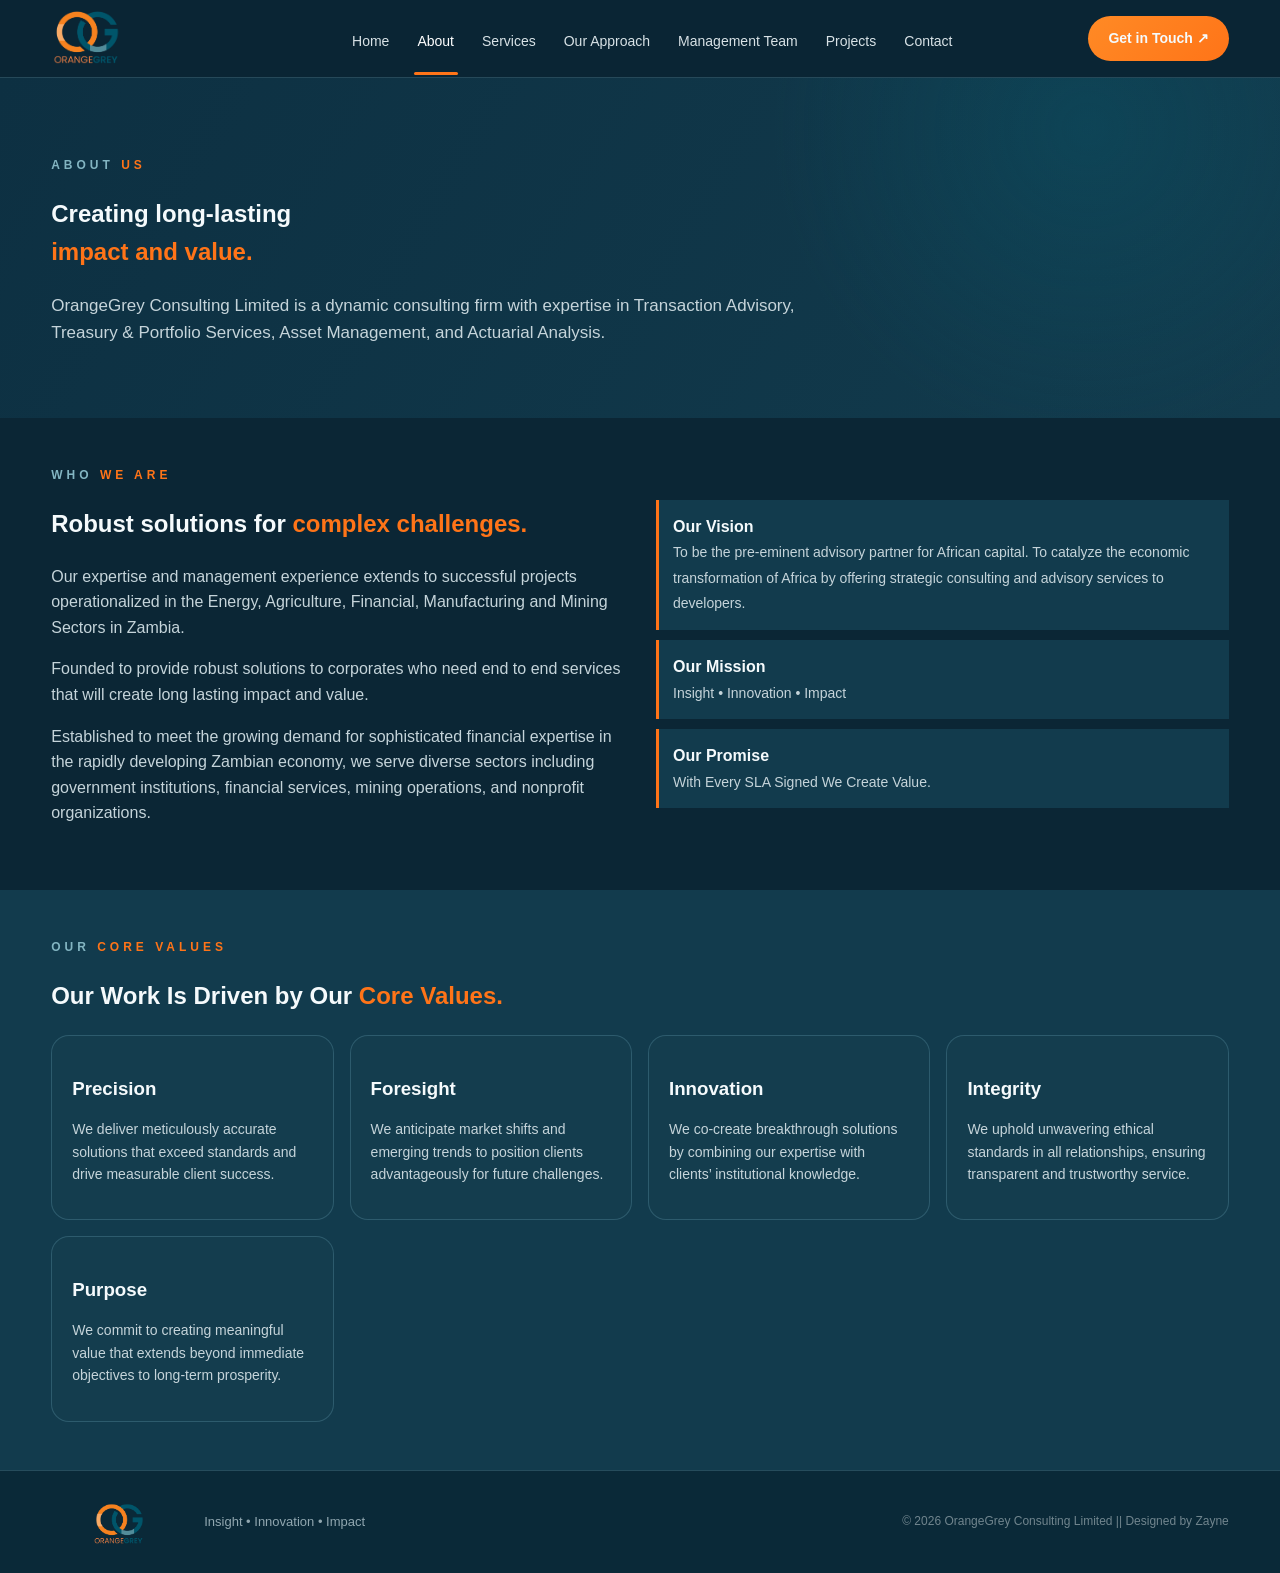
==== commit db915445: "Add files via upload" ====
--- a/about.html
+++ b/about.html
@@ -3,7 +3,7 @@
 <head>
     <meta charset="UTF-8">
     <meta name="viewport" content="width=device-width, initial-scale=1.0">
-    <title>Pending Hosting | About</title>
+    <title>About | OrangeGrey Consulting</title>
     <link rel="stylesheet" href="css/style.css">
     <link href="assets/favicon.png" rel="icon">
 </head>
@@ -12,25 +12,54 @@
     <div class="container nav">
         <a class="brand" href="index.html"><img src="assets/logo.png" alt="OrangeGrey Consulting Limited"></a>
         <nav class="nav-links" id="navLinks">
-            <a href="index.html">Home</a>
-            <a href="about.html">About</a>
-            <a href="services.html">Services</a>
-            <a href="approach.html">Our Approach</a>
-            <a href="management-team.html">Management Team</a>
-            <a href="projects.html">Projects</a>
-            <a href="contact.html">Contact</a>
+            <a class="" href="index.html">Home</a>
+            <a class="active" href="about.html">About</a>
+            <a class="" href="services.html">Services</a>
+            <a class="" href="approach.html">Our Approach</a>
+            <a class="" href="management-team.html">Management Team</a>
+            <a class="" href="projects.html">Projects</a>
+            <a class="" href="contact.html">Contact</a>
         </nav>
         <a class="nav-cta" href="contact.html">Get in Touch ↗</a>
         <button class="menu-btn" id="menuBtn" aria-label="Menu" aria-expanded="false">☰</button>
     </div>
 </header>
-<main class="pending-page">
-    <section class="pending-card reveal show">
-        <div class="pending-icon" aria-hidden="true"></div>
-        <div class="pending-label">ORANGEGREY <b>CONSULTING</b></div>
-        <h1>Pending <span>Hosting</span></h1>
-        <p>Our website is currently being prepared for hosting. Please check back soon.</p>
-        <div class="pending-line"></div>
+<main>
+    <section class="page-hero">
+        <div class="container reveal">
+            <div class="eyebrow">ABOUT <b>US</b></div>
+            <h2>Creating long-lasting<br><span>impact and value.</span></h2>
+            <p>OrangeGrey Consulting Limited is a dynamic consulting firm with expertise in Transaction Advisory, Treasury &amp; Portfolio Services, Asset Management, and Actuarial Analysis.</p>
+        </div>
+    </section>
+    <section class="section">
+        <div class="container about-grid">
+            <div class="copy reveal">
+                <div class="mini-title">WHO <b>WE ARE</b></div>
+                <h2>Robust solutions for <span>complex challenges.</span></h2>
+                <p>Our expertise and management experience extends to successful projects operationalized in the Energy, Agriculture, Financial, Manufacturing and Mining Sectors in Zambia.</p>
+                <p>Founded to provide robust solutions to corporates who need end to end services that will create long lasting impact and value.</p>
+                <p>Established to meet the growing demand for sophisticated financial expertise in the rapidly developing Zambian economy, we serve diverse sectors including government institutions, financial services, mining operations, and nonprofit organizations.</p>
+            </div>
+            <div class="feature-list reveal">
+                <div class="feature"><strong>Our Vision</strong><span>To be the pre-eminent advisory partner for African capital. To catalyze the economic transformation of Africa by offering strategic consulting and advisory services to developers.</span></div>
+                <div class="feature"><strong>Our Mission</strong><span>Insight • Innovation • Impact</span></div>
+                <div class="feature"><strong>Our Promise</strong><span>With Every SLA Signed We Create Value.</span></div>
+            </div>
+        </div>
+    </section>
+    <section class="section alt">
+        <div class="container">
+            <div class="mini-title">OUR <b>CORE VALUES</b></div>
+            <h2>Our Work Is Driven by Our <span>Core Values.</span></h2>
+            <div class="service-grid">
+                <article class="service-card reveal"><h3>Precision</h3><p>We deliver meticulously accurate solutions that exceed standards and drive measurable client success.</p></article>
+                <article class="service-card reveal"><h3>Foresight</h3><p>We anticipate market shifts and emerging trends to position clients advantageously for future challenges.</p></article>
+                <article class="service-card reveal"><h3>Innovation</h3><p>We co-create breakthrough solutions by combining our expertise with clients’ institutional knowledge.</p></article>
+                <article class="service-card reveal"><h3>Integrity</h3><p>We uphold unwavering ethical standards in all relationships, ensuring transparent and trustworthy service.</p></article>
+                <article class="service-card reveal"><h3>Purpose</h3><p>We commit to creating meaningful value that extends beyond immediate objectives to long-term prosperity.</p></article>
+            </div>
+        </div>
     </section>
 </main>
 <footer>
@@ -40,6 +69,7 @@
         <span>© <span id="year"></span> OrangeGrey Consulting Limited || Designed by <a href="https://wa.me/260962449126">Zayne</a></span>
     </div>
 </footer>
+
 <script src="js/script.js"></script>
 </body>
 </html>
--- a/css/style.css
+++ b/css/style.css
@@ -11,112 +11,3 @@
 @media(max-width:900px){.nav-links{gap:16px}.service-grid{grid-template-columns:repeat(2,1fr)}}
 @media(max-width:820px){.header{height:70px}.brand img{width:145px;height:52px}.nav-links{display:none;position:absolute;top:70px;left:0;right:0;background:#0d3042;flex-direction:column;align-items:flex-start;padding:10px 5%;gap:0}.nav-links.open{display:flex}.nav-links a{width:100%;padding:12px 0}.nav-links a.active:after{left:0;transform:none;width:35px}.nav-cta{display:none}.menu-btn{display:block}.hero-grid,.about-grid,.approach-grid,.contact-grid,.panel{grid-template-columns:1fr}.hero,.hero-grid{min-height:auto}.hero-copy{padding:65px 0 20px}.hero-visual{height:430px}.project-grid{grid-template-columns:1fr}.section{padding:40px 0}}
 @media(max-width:520px){.hero-copy h1{font-size:3rem}.hero-actions .btn{width:100%}.stats{display:grid;grid-template-columns:1fr 1fr}.stat{padding:8px 0;border:0}.stat:last-child{grid-column:1/-1}.service-grid{grid-template-columns:1fr}.panel,.contact-card{padding:22px}.footer-inner{flex-wrap:wrap}.footer-inner p{flex-basis:100%}}
-
-
-/* Pending Hosting landing state */
-.pending-page {
-    min-height: calc(100vh - 78px);
-    display: flex;
-    align-items: center;
-    justify-content: center;
-    padding: 70px 20px;
-    background:
-        radial-gradient(circle at 15% 25%, rgba(255,116,24,.08), transparent 28%),
-        radial-gradient(circle at 85% 75%, rgba(22,116,137,.18), transparent 32%),
-        var(--navy);
-}
-.pending-card {
-    width: min(760px, 100%);
-    text-align: center;
-    padding: 62px 40px;
-    border: 1px solid var(--line);
-    border-radius: 28px;
-    background: linear-gradient(145deg, rgba(20,61,78,.98), rgba(11,44,61,.98));
-    box-shadow: 0 24px 70px rgba(0,0,0,.22);
-    position: relative;
-    overflow: hidden;
-}
-.pending-card:before {
-    content: "";
-    position: absolute;
-    width: 260px;
-    height: 260px;
-    border: 24px solid var(--orange);
-    border-left-color: transparent;
-    border-bottom-color: transparent;
-    border-radius: 50%;
-    right: -120px;
-    top: -120px;
-    opacity: .9;
-}
-.pending-card:after {
-    content: "";
-    position: absolute;
-    width: 190px;
-    height: 190px;
-    border: 1px solid rgba(131,181,194,.25);
-    border-radius: 50%;
-    left: -105px;
-    bottom: -105px;
-}
-.pending-icon {
-    width: 92px;
-    height: 92px;
-    margin: 0 auto 28px;
-    border: 2px solid rgba(255,116,24,.8);
-    border-radius: 50%;
-    display: flex;
-    align-items: center;
-    justify-content: center;
-    position: relative;
-}
-.pending-icon:before,
-.pending-icon:after {
-    content: "";
-    position: absolute;
-    border-radius: 50%;
-}
-.pending-icon:before {
-    width: 58px;
-    height: 58px;
-    border: 1px dashed #83b5c2;
-}
-.pending-icon:after {
-    width: 9px;
-    height: 9px;
-    background: var(--orange);
-    box-shadow: 0 -25px 0 #83b5c2;
-}
-.pending-label {
-    font-size: 12px;
-    letter-spacing: 4px;
-    font-weight: 800;
-    color: #83b5c2;
-    margin-bottom: 12px;
-}
-.pending-label b { color: var(--orange); }
-.pending-card h1 {
-    margin: 0 0 16px;
-    font-size: clamp(2.7rem, 6vw, 5.2rem);
-    line-height: 1.05;
-    letter-spacing: -2px;
-}
-.pending-card h1 span { color: var(--orange); }
-.pending-card p {
-    max-width: 570px;
-    margin: 0 auto;
-    color: var(--muted);
-    font-size: 16px;
-}
-.pending-line {
-    width: 70px;
-    height: 3px;
-    margin: 28px auto 0;
-    border-radius: 10px;
-    background: linear-gradient(90deg, var(--teal), var(--orange));
-}
-@media(max-width:820px) {
-    .pending-page { min-height: calc(100vh - 70px); padding: 45px 16px; }
-    .pending-card { padding: 48px 24px; border-radius: 22px; }
-}
-
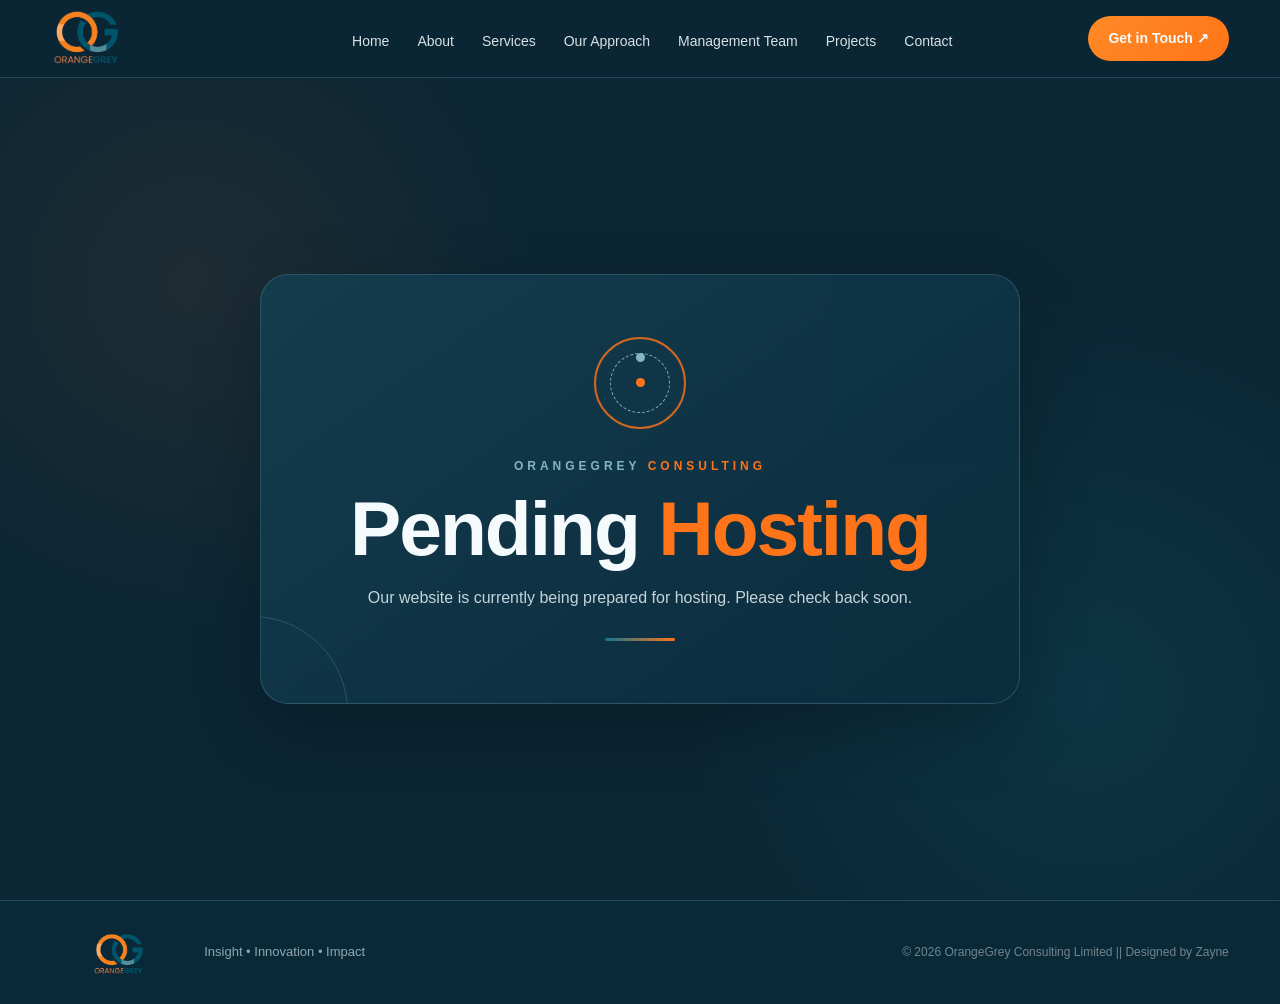
==== commit 501988e0: "Add files via upload" ====
--- a/about.html
+++ b/about.html
@@ -3,7 +3,7 @@
 <head>
     <meta charset="UTF-8">
     <meta name="viewport" content="width=device-width, initial-scale=1.0">
-    <title>About | OrangeGrey Consulting</title>
+    <title>Pending Hosting | About</title>
     <link rel="stylesheet" href="css/style.css">
     <link href="assets/favicon.png" rel="icon">
 </head>
@@ -12,54 +12,25 @@
     <div class="container nav">
         <a class="brand" href="index.html"><img src="assets/logo.png" alt="OrangeGrey Consulting Limited"></a>
         <nav class="nav-links" id="navLinks">
-            <a class="" href="index.html">Home</a>
-            <a class="active" href="about.html">About</a>
-            <a class="" href="services.html">Services</a>
-            <a class="" href="approach.html">Our Approach</a>
-            <a class="" href="management-team.html">Management Team</a>
-            <a class="" href="projects.html">Projects</a>
-            <a class="" href="contact.html">Contact</a>
+            <a href="index.html">Home</a>
+            <a href="about.html">About</a>
+            <a href="services.html">Services</a>
+            <a href="approach.html">Our Approach</a>
+            <a href="management-team.html">Management Team</a>
+            <a href="projects.html">Projects</a>
+            <a href="contact.html">Contact</a>
         </nav>
         <a class="nav-cta" href="contact.html">Get in Touch ↗</a>
         <button class="menu-btn" id="menuBtn" aria-label="Menu" aria-expanded="false">☰</button>
     </div>
 </header>
-<main>
-    <section class="page-hero">
-        <div class="container reveal">
-            <div class="eyebrow">ABOUT <b>US</b></div>
-            <h2>Creating long-lasting<br><span>impact and value.</span></h2>
-            <p>OrangeGrey Consulting Limited is a dynamic consulting firm with expertise in Transaction Advisory, Treasury &amp; Portfolio Services, Asset Management, and Actuarial Analysis.</p>
-        </div>
-    </section>
-    <section class="section">
-        <div class="container about-grid">
-            <div class="copy reveal">
-                <div class="mini-title">WHO <b>WE ARE</b></div>
-                <h2>Robust solutions for <span>complex challenges.</span></h2>
-                <p>Our expertise and management experience extends to successful projects operationalized in the Energy, Agriculture, Financial, Manufacturing and Mining Sectors in Zambia.</p>
-                <p>Founded to provide robust solutions to corporates who need end to end services that will create long lasting impact and value.</p>
-                <p>Established to meet the growing demand for sophisticated financial expertise in the rapidly developing Zambian economy, we serve diverse sectors including government institutions, financial services, mining operations, and nonprofit organizations.</p>
-            </div>
-            <div class="feature-list reveal">
-                <div class="feature"><strong>Our Vision</strong><span>To be the pre-eminent advisory partner for African capital. To catalyze the economic transformation of Africa by offering strategic consulting and advisory services to developers.</span></div>
-                <div class="feature"><strong>Our Mission</strong><span>Insight • Innovation • Impact</span></div>
-                <div class="feature"><strong>Our Promise</strong><span>With Every SLA Signed We Create Value.</span></div>
-            </div>
-        </div>
-    </section>
-    <section class="section alt">
-        <div class="container">
-            <div class="mini-title">OUR <b>CORE VALUES</b></div>
-            <h2>Our Work Is Driven by Our <span>Core Values.</span></h2>
-            <div class="service-grid">
-                <article class="service-card reveal"><h3>Precision</h3><p>We deliver meticulously accurate solutions that exceed standards and drive measurable client success.</p></article>
-                <article class="service-card reveal"><h3>Foresight</h3><p>We anticipate market shifts and emerging trends to position clients advantageously for future challenges.</p></article>
-                <article class="service-card reveal"><h3>Innovation</h3><p>We co-create breakthrough solutions by combining our expertise with clients’ institutional knowledge.</p></article>
-                <article class="service-card reveal"><h3>Integrity</h3><p>We uphold unwavering ethical standards in all relationships, ensuring transparent and trustworthy service.</p></article>
-                <article class="service-card reveal"><h3>Purpose</h3><p>We commit to creating meaningful value that extends beyond immediate objectives to long-term prosperity.</p></article>
-            </div>
-        </div>
+<main class="pending-page">
+    <section class="pending-card reveal show">
+        <div class="pending-icon" aria-hidden="true"></div>
+        <div class="pending-label">ORANGEGREY <b>CONSULTING</b></div>
+        <h1>Pending <span>Hosting</span></h1>
+        <p>Our website is currently being prepared for hosting. Please check back soon.</p>
+        <div class="pending-line"></div>
     </section>
 </main>
 <footer>
@@ -69,7 +40,6 @@
         <span>© <span id="year"></span> OrangeGrey Consulting Limited || Designed by <a href="https://wa.me/260962449126">Zayne</a></span>
     </div>
 </footer>
-
 <script src="js/script.js"></script>
 </body>
 </html>
--- a/css/style.css
+++ b/css/style.css
@@ -11,3 +11,112 @@
 @media(max-width:900px){.nav-links{gap:16px}.service-grid{grid-template-columns:repeat(2,1fr)}}
 @media(max-width:820px){.header{height:70px}.brand img{width:145px;height:52px}.nav-links{display:none;position:absolute;top:70px;left:0;right:0;background:#0d3042;flex-direction:column;align-items:flex-start;padding:10px 5%;gap:0}.nav-links.open{display:flex}.nav-links a{width:100%;padding:12px 0}.nav-links a.active:after{left:0;transform:none;width:35px}.nav-cta{display:none}.menu-btn{display:block}.hero-grid,.about-grid,.approach-grid,.contact-grid,.panel{grid-template-columns:1fr}.hero,.hero-grid{min-height:auto}.hero-copy{padding:65px 0 20px}.hero-visual{height:430px}.project-grid{grid-template-columns:1fr}.section{padding:40px 0}}
 @media(max-width:520px){.hero-copy h1{font-size:3rem}.hero-actions .btn{width:100%}.stats{display:grid;grid-template-columns:1fr 1fr}.stat{padding:8px 0;border:0}.stat:last-child{grid-column:1/-1}.service-grid{grid-template-columns:1fr}.panel,.contact-card{padding:22px}.footer-inner{flex-wrap:wrap}.footer-inner p{flex-basis:100%}}
+
+
+/* Pending Hosting landing state */
+.pending-page {
+    min-height: calc(100vh - 78px);
+    display: flex;
+    align-items: center;
+    justify-content: center;
+    padding: 70px 20px;
+    background:
+        radial-gradient(circle at 15% 25%, rgba(255,116,24,.08), transparent 28%),
+        radial-gradient(circle at 85% 75%, rgba(22,116,137,.18), transparent 32%),
+        var(--navy);
+}
+.pending-card {
+    width: min(760px, 100%);
+    text-align: center;
+    padding: 62px 40px;
+    border: 1px solid var(--line);
+    border-radius: 28px;
+    background: linear-gradient(145deg, rgba(20,61,78,.98), rgba(11,44,61,.98));
+    box-shadow: 0 24px 70px rgba(0,0,0,.22);
+    position: relative;
+    overflow: hidden;
+}
+.pending-card:before {
+    content: "";
+    position: absolute;
+    width: 260px;
+    height: 260px;
+    border: 24px solid var(--orange);
+    border-left-color: transparent;
+    border-bottom-color: transparent;
+    border-radius: 50%;
+    right: -120px;
+    top: -120px;
+    opacity: .9;
+}
+.pending-card:after {
+    content: "";
+    position: absolute;
+    width: 190px;
+    height: 190px;
+    border: 1px solid rgba(131,181,194,.25);
+    border-radius: 50%;
+    left: -105px;
+    bottom: -105px;
+}
+.pending-icon {
+    width: 92px;
+    height: 92px;
+    margin: 0 auto 28px;
+    border: 2px solid rgba(255,116,24,.8);
+    border-radius: 50%;
+    display: flex;
+    align-items: center;
+    justify-content: center;
+    position: relative;
+}
+.pending-icon:before,
+.pending-icon:after {
+    content: "";
+    position: absolute;
+    border-radius: 50%;
+}
+.pending-icon:before {
+    width: 58px;
+    height: 58px;
+    border: 1px dashed #83b5c2;
+}
+.pending-icon:after {
+    width: 9px;
+    height: 9px;
+    background: var(--orange);
+    box-shadow: 0 -25px 0 #83b5c2;
+}
+.pending-label {
+    font-size: 12px;
+    letter-spacing: 4px;
+    font-weight: 800;
+    color: #83b5c2;
+    margin-bottom: 12px;
+}
+.pending-label b { color: var(--orange); }
+.pending-card h1 {
+    margin: 0 0 16px;
+    font-size: clamp(2.7rem, 6vw, 5.2rem);
+    line-height: 1.05;
+    letter-spacing: -2px;
+}
+.pending-card h1 span { color: var(--orange); }
+.pending-card p {
+    max-width: 570px;
+    margin: 0 auto;
+    color: var(--muted);
+    font-size: 16px;
+}
+.pending-line {
+    width: 70px;
+    height: 3px;
+    margin: 28px auto 0;
+    border-radius: 10px;
+    background: linear-gradient(90deg, var(--teal), var(--orange));
+}
+@media(max-width:820px) {
+    .pending-page { min-height: calc(100vh - 70px); padding: 45px 16px; }
+    .pending-card { padding: 48px 24px; border-radius: 22px; }
+}
+
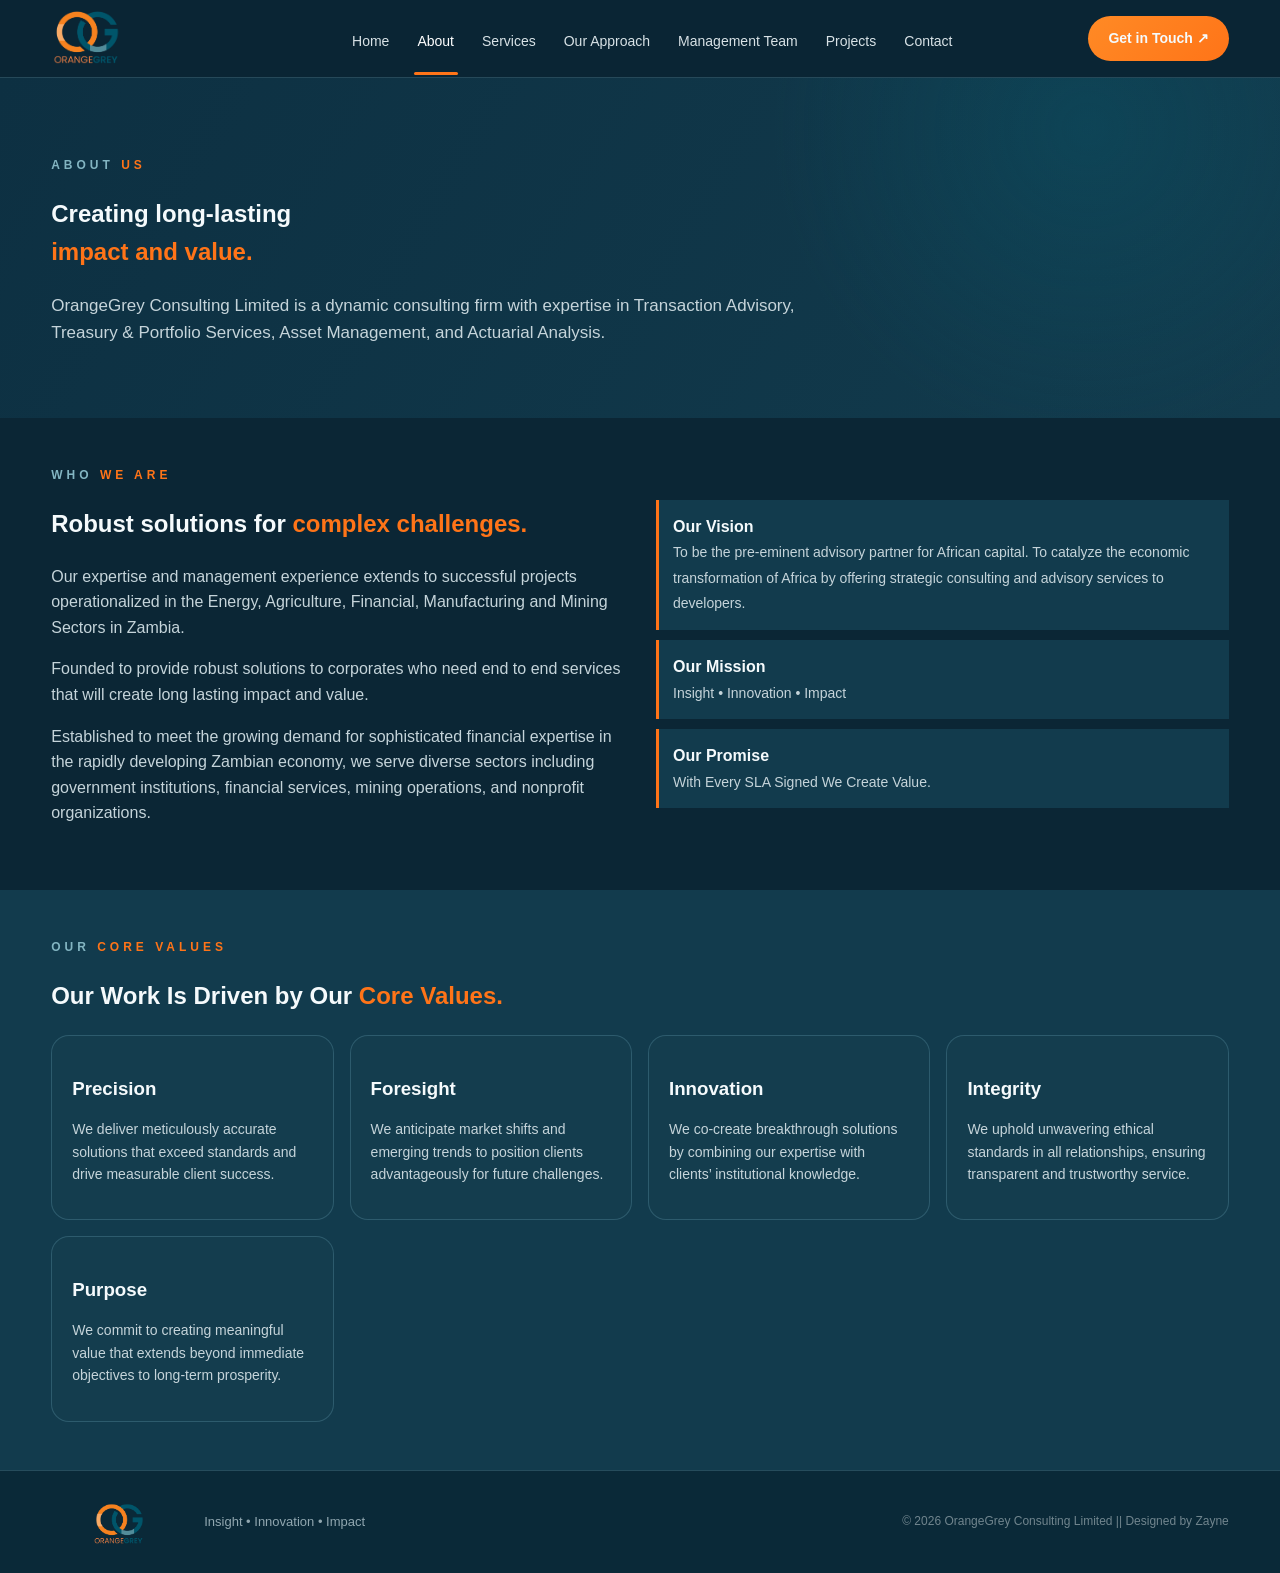
==== commit 2f7a3d86: "Add files via upload" ====
--- a/about.html
+++ b/about.html
@@ -3,7 +3,7 @@
 <head>
     <meta charset="UTF-8">
     <meta name="viewport" content="width=device-width, initial-scale=1.0">
-    <title>Pending Hosting | About</title>
+    <title>About | OrangeGrey Consulting</title>
     <link rel="stylesheet" href="css/style.css">
     <link href="assets/favicon.png" rel="icon">
 </head>
@@ -12,25 +12,54 @@
     <div class="container nav">
         <a class="brand" href="index.html"><img src="assets/logo.png" alt="OrangeGrey Consulting Limited"></a>
         <nav class="nav-links" id="navLinks">
-            <a href="index.html">Home</a>
-            <a href="about.html">About</a>
-            <a href="services.html">Services</a>
-            <a href="approach.html">Our Approach</a>
-            <a href="management-team.html">Management Team</a>
-            <a href="projects.html">Projects</a>
-            <a href="contact.html">Contact</a>
+            <a class="" href="index.html">Home</a>
+            <a class="active" href="about.html">About</a>
+            <a class="" href="services.html">Services</a>
+            <a class="" href="approach.html">Our Approach</a>
+            <a class="" href="management-team.html">Management Team</a>
+            <a class="" href="projects.html">Projects</a>
+            <a class="" href="contact.html">Contact</a>
         </nav>
         <a class="nav-cta" href="contact.html">Get in Touch ↗</a>
         <button class="menu-btn" id="menuBtn" aria-label="Menu" aria-expanded="false">☰</button>
     </div>
 </header>
-<main class="pending-page">
-    <section class="pending-card reveal show">
-        <div class="pending-icon" aria-hidden="true"></div>
-        <div class="pending-label">ORANGEGREY <b>CONSULTING</b></div>
-        <h1>Pending <span>Hosting</span></h1>
-        <p>Our website is currently being prepared for hosting. Please check back soon.</p>
-        <div class="pending-line"></div>
+<main>
+    <section class="page-hero">
+        <div class="container reveal">
+            <div class="eyebrow">ABOUT <b>US</b></div>
+            <h2>Creating long-lasting<br><span>impact and value.</span></h2>
+            <p>OrangeGrey Consulting Limited is a dynamic consulting firm with expertise in Transaction Advisory, Treasury &amp; Portfolio Services, Asset Management, and Actuarial Analysis.</p>
+        </div>
+    </section>
+    <section class="section">
+        <div class="container about-grid">
+            <div class="copy reveal">
+                <div class="mini-title">WHO <b>WE ARE</b></div>
+                <h2>Robust solutions for <span>complex challenges.</span></h2>
+                <p>Our expertise and management experience extends to successful projects operationalized in the Energy, Agriculture, Financial, Manufacturing and Mining Sectors in Zambia.</p>
+                <p>Founded to provide robust solutions to corporates who need end to end services that will create long lasting impact and value.</p>
+                <p>Established to meet the growing demand for sophisticated financial expertise in the rapidly developing Zambian economy, we serve diverse sectors including government institutions, financial services, mining operations, and nonprofit organizations.</p>
+            </div>
+            <div class="feature-list reveal">
+                <div class="feature"><strong>Our Vision</strong><span>To be the pre-eminent advisory partner for African capital. To catalyze the economic transformation of Africa by offering strategic consulting and advisory services to developers.</span></div>
+                <div class="feature"><strong>Our Mission</strong><span>Insight • Innovation • Impact</span></div>
+                <div class="feature"><strong>Our Promise</strong><span>With Every SLA Signed We Create Value.</span></div>
+            </div>
+        </div>
+    </section>
+    <section class="section alt">
+        <div class="container">
+            <div class="mini-title">OUR <b>CORE VALUES</b></div>
+            <h2>Our Work Is Driven by Our <span>Core Values.</span></h2>
+            <div class="service-grid">
+                <article class="service-card reveal"><h3>Precision</h3><p>We deliver meticulously accurate solutions that exceed standards and drive measurable client success.</p></article>
+                <article class="service-card reveal"><h3>Foresight</h3><p>We anticipate market shifts and emerging trends to position clients advantageously for future challenges.</p></article>
+                <article class="service-card reveal"><h3>Innovation</h3><p>We co-create breakthrough solutions by combining our expertise with clients’ institutional knowledge.</p></article>
+                <article class="service-card reveal"><h3>Integrity</h3><p>We uphold unwavering ethical standards in all relationships, ensuring transparent and trustworthy service.</p></article>
+                <article class="service-card reveal"><h3>Purpose</h3><p>We commit to creating meaningful value that extends beyond immediate objectives to long-term prosperity.</p></article>
+            </div>
+        </div>
     </section>
 </main>
 <footer>
@@ -40,6 +69,7 @@
         <span>© <span id="year"></span> OrangeGrey Consulting Limited || Designed by <a href="https://wa.me/260962449126">Zayne</a></span>
     </div>
 </footer>
+
 <script src="js/script.js"></script>
 </body>
 </html>
